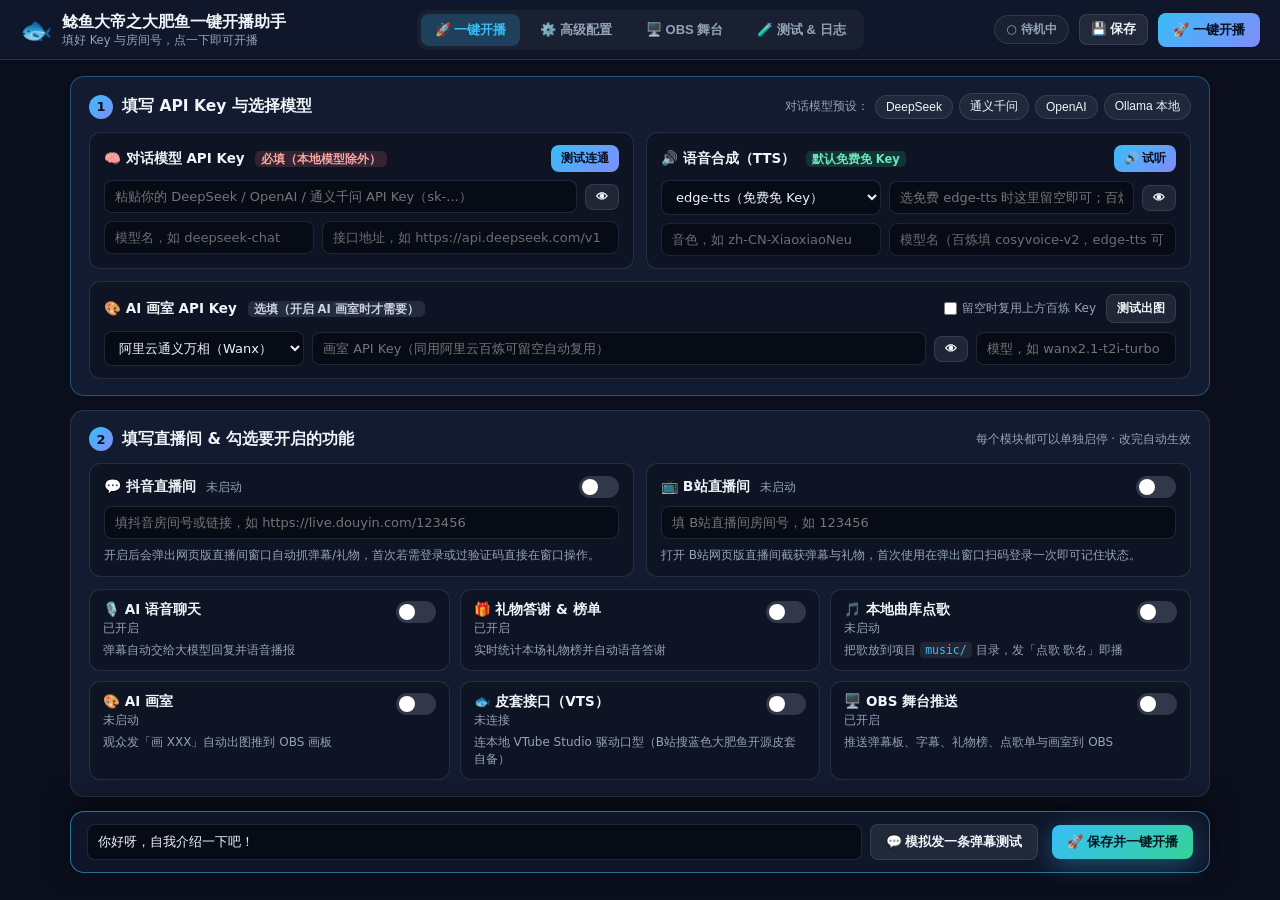
==== ui/index.html @ 04b590dd "feat: 发布鲶鱼大帝之大肥鱼一键开播助手 v1.0" ====
<!DOCTYPE html>
<html lang="zh-CN">
<head>
<meta charset="UTF-8">
<meta name="viewport" content="width=device-width, initial-scale=1.0">
<title>鲶鱼大帝之大肥鱼一键开播助手</title>
<link rel="stylesheet" href="/ui/style.css">
</head>
<body>
<div class="shell">
  <!-- 顶部栏 -->
  <header class="topbar">
    <div class="brand">
      <span class="logo">🐟</span>
      <div>
        <div class="brand-title">鲶鱼大帝之大肥鱼一键开播助手</div>
        <div class="brand-sub">填好 Key 与房间号，点一下即可开播</div>
      </div>
    </div>

    <nav class="top-tabs">
      <button class="tab-btn active" data-tab="home">🚀 一键开播</button>
      <button class="tab-btn" data-tab="advanced">⚙️ 高级配置</button>
      <button class="tab-btn" data-tab="obs">🖥️ OBS 舞台</button>
      <button class="tab-btn" data-tab="sandbox">🧪 测试 & 日志</button>
    </nav>

    <div class="top-actions">
      <div id="liveBadge" class="badge idle">○ 待机中</div>
      <button id="btnSave" class="btn small secondary">💾 保存</button>
      <button id="btnLiveTop" class="btn primary" onclick="toggleLive()">🚀 一键开播</button>
    </div>
  </header>

  <main class="content">
    <!-- ==================== TAB 1: 傻瓜式一键开播首屏 ==================== -->
    <section id="tab-home" class="tab active">
      <!-- 第 1 步：API Key 与模型（首屏最显眼位置） -->
      <div class="card hero-card">
        <div class="card-head">
          <div class="step-title"><span class="step-num">1</span> 填写 API Key 与选择模型</div>
          <div class="presets">
            <span class="muted">对话模型预设：</span>
            <button class="chip" onclick="applyLlmPreset('deepseek')">DeepSeek</button>
            <button class="chip" onclick="applyLlmPreset('qwen')">通义千问</button>
            <button class="chip" onclick="applyLlmPreset('openai')">OpenAI</button>
            <button class="chip" onclick="applyLlmPreset('ollama')">Ollama 本地</button>
          </div>
        </div>

        <div class="key-grid">
          <!-- 对话模型 Key -->
          <div class="key-box">
            <div class="key-box-head">
              <span class="key-label">🧠 对话模型 API Key <em class="req">必填（本地模型除外）</em></span>
              <button class="btn tiny primary" onclick="testLLM()">测试连通</button>
            </div>
            <div class="row-gap">
              <input id="llm_api_key" type="password" placeholder="粘贴你的 DeepSeek / OpenAI / 通义千问 API Key（sk-...）">
              <button class="btn tiny secondary" onclick="togglePwd('llm_api_key')" title="显示/隐藏">👁</button>
            </div>
            <div class="row-gap sub-row">
              <input id="llm_model" type="text" placeholder="模型名，如 deepseek-chat" style="max-width:210px;">
              <input id="llm_base_url" type="text" placeholder="接口地址，如 https://api.deepseek.com/v1">
            </div>
          </div>

          <!-- 语音 TTS Key -->
          <div class="key-box">
            <div class="key-box-head">
              <span class="key-label">🔊 语音合成（TTS） <em class="free">默认免费免 Key</em></span>
              <button class="btn tiny primary" onclick="testTTS()">🔊 试听</button>
            </div>
            <div class="row-gap">
              <select id="tts_provider" onchange="updateTtsHints()" style="max-width:220px;">
                <option value="edge">edge-tts（免费免 Key）</option>
                <option value="cosyvoice">阿里云百炼 CosyVoice</option>
                <option value="openai">OpenAI 兼容 TTS</option>
                <option value="sapi">Windows 本地离线语音</option>
              </select>
              <input id="tts_api_key" type="password" placeholder="选免费 edge-tts 时这里留空即可；百炼/OpenAI 填 Key">
              <button class="btn tiny secondary" onclick="togglePwd('tts_api_key')" title="显示/隐藏">👁</button>
            </div>
            <div class="row-gap sub-row">
              <input id="tts_voice" type="text" list="edge-voices" placeholder="音色，如 zh-CN-XiaoxiaoNeural" style="max-width:220px;">
              <input id="tts_model" type="text" placeholder="模型名（百炼填 cosyvoice-v2，edge-tts 可留空）">
              <datalist id="edge-voices">
                <option value="zh-CN-XiaoxiaoNeural">晓晓（女声·自然）</option>
                <option value="zh-CN-XiaoyiNeural">晓伊（女声·活泼）</option>
                <option value="zh-CN-YunxiNeural">云希（男声·阳光）</option>
                <option value="zh-CN-YunyangNeural">云扬（男声·播音）</option>
                <option value="longxiaochun_v2">百炼 CosyVoice · 龙小淳</option>
                <option value="alloy">OpenAI · alloy</option>
              </datalist>
            </div>
          </div>

          <!-- AI 画室 Key（可选） -->
          <div class="key-box full-span">
            <div class="key-box-head">
              <span class="key-label">🎨 AI 画室 API Key <em class="opt">选填（开启 AI 画室时才需要）</em></span>
              <div style="display:flex;align-items:center;gap:10px;">
                <label class="inline-mini"><input id="draw_reuse_tts_key" type="checkbox"> 留空时复用上方百炼 Key</label>
                <button class="btn tiny secondary" onclick="testDraw()">测试出图</button>
              </div>
            </div>
            <div class="row-gap">
              <select id="draw_provider" style="max-width:200px;">
                <option value="wanx">阿里云通义万相（Wanx）</option>
                <option value="openai">OpenAI 兼容文生图</option>
              </select>
              <input id="draw_api_key" type="password" placeholder="画室 API Key（同用阿里云百炼可留空自动复用）">
              <button class="btn tiny secondary" onclick="togglePwd('draw_api_key')">👁</button>
              <input id="draw_model" type="text" placeholder="模型，如 wanx2.1-t2i-turbo" style="max-width:200px;">
            </div>
          </div>
        </div>
      </div>

      <!-- 第 2 步：填写直播间 & 独立功能开关 -->
      <div class="card">
        <div class="card-head">
          <div class="step-title"><span class="step-num">2</span> 填写直播间 & 勾选要开启的功能</div>
          <span class="muted">每个模块都可以单独启停 · 改完自动生效</span>
        </div>

        <!-- 直播间快捷输入行 -->
        <div class="room-quick">
          <div class="room-item">
            <div class="room-head">
              <label class="room-title">💬 抖音直播间</label>
              <span class="mod-state" id="st-douyin">未启动</span>
              <label class="switch"><input type="checkbox" data-feature="douyin"><span class="slider"></span></label>
            </div>
            <input id="dy_room_url" type="text" placeholder="填抖音房间号或链接，如 https://live.douyin.com/123456">
            <div class="mini-hint">开启后会弹出网页版直播间窗口自动抓弹幕/礼物，首次若需登录或过验证码直接在窗口操作。</div>
          </div>

          <div class="room-item">
            <div class="room-head">
              <label class="room-title">📺 B站直播间</label>
              <span class="mod-state" id="st-bilibili">未启动</span>
              <label class="switch"><input type="checkbox" data-feature="bilibili"><span class="slider"></span></label>
            </div>
            <input id="bili_room_id" type="text" placeholder="填 B站直播间房间号，如 123456">
            <div class="mini-hint">打开 B站网页版直播间截获弹幕与礼物，首次使用在弹出窗口扫码登录一次即可记住状态。</div>
          </div>
        </div>

        <!-- 其余 6 个独立功能小卡片 -->
        <div class="mod-grid">
          <div class="mod-mini">
            <div class="mod-top">
              <div><div class="mod-name">🎙️ AI 语音聊天</div><span class="mod-state" id="st-chat">已开启</span></div>
              <label class="switch"><input type="checkbox" data-feature="chat"><span class="slider"></span></label>
            </div>
            <div class="mod-desc">弹幕自动交给大模型回复并语音播报</div>
          </div>

          <div class="mod-mini">
            <div class="mod-top">
              <div><div class="mod-name">🎁 礼物答谢 & 榜单</div><span class="mod-state" id="st-gift">已开启</span></div>
              <label class="switch"><input type="checkbox" data-feature="gift"><span class="slider"></span></label>
            </div>
            <div class="mod-desc">实时统计本场礼物榜并自动语音答谢</div>
          </div>

          <div class="mod-mini">
            <div class="mod-top">
              <div><div class="mod-name">🎵 本地曲库点歌</div><span class="mod-state" id="st-music">未启动</span></div>
              <label class="switch"><input type="checkbox" data-feature="music"><span class="slider"></span></label>
            </div>
            <div class="mod-desc">把歌放到项目 <code>music/</code> 目录，发「点歌 歌名」即播</div>
          </div>

          <div class="mod-mini">
            <div class="mod-top">
              <div><div class="mod-name">🎨 AI 画室</div><span class="mod-state" id="st-draw">未启动</span></div>
              <label class="switch"><input type="checkbox" data-feature="draw"><span class="slider"></span></label>
            </div>
            <div class="mod-desc">观众发「画 XXX」自动出图推到 OBS 画板</div>
          </div>

          <div class="mod-mini">
            <div class="mod-top">
              <div><div class="mod-name">🐟 皮套接口（VTS）</div><span class="mod-state" id="st-vts">未连接</span></div>
              <label class="switch"><input type="checkbox" data-feature="vts"><span class="slider"></span></label>
            </div>
            <div class="mod-desc">连本地 VTube Studio 驱动口型（B站搜蓝色大肥鱼开源皮套自备）</div>
          </div>

          <div class="mod-mini">
            <div class="mod-top">
              <div><div class="mod-name">🖥️ OBS 舞台推送</div><span class="mod-state" id="st-obs_stage">已开启</span></div>
              <label class="switch"><input type="checkbox" data-feature="obs_stage"><span class="slider"></span></label>
            </div>
            <div class="mod-desc">推送弹幕板、字幕、礼物榜、点歌单与画室到 OBS</div>
          </div>
        </div>
      </div>

      <!-- 第 3 步：超大号一键开播 + 快速试一句 -->
      <div class="launch-bar">
        <div class="quick-test">
          <input id="quick_test_text" type="text" value="你好呀，自我介绍一下吧！" placeholder="不开播也能先发一句测试弹幕...">
          <button class="btn secondary" onclick="sendQuickTest()">💬 模拟发一条弹幕测试</button>
        </div>
        <button id="btnLive" class="btn hero-live" onclick="toggleLive()">🚀 保存并一键开播</button>
      </div>
    </section>

    <!-- ==================== TAB 2: 高级配置 ==================== -->
    <section id="tab-advanced" class="tab">
      <div class="card">
        <h3>🧠 主播人设与对话记忆</h3>
        <div class="form-grid">
          <label>主播昵称
            <input id="streamer_name" type="text" placeholder="大肥鱼AI">
          </label>
          <label>弹幕回复冷却（秒）
            <input id="reply_cooldown_sec" type="number" step="0.5" min="0">
          </label>
          <label class="full">主播人设提示词（System Prompt）
            <textarea id="streamer_persona" rows="3"></textarea>
          </label>
          <label class="inline-check">
            <input id="llm_memory_enable" type="checkbox"> 开启短期上下文记忆（保留最近 <input id="llm_memory_turns" type="number" min="1" max="30" class="mini-num"> 轮）
          </label>
          <div style="text-align:right">
            <button class="btn small secondary" onclick="clearMemory()">清空当前记忆</button>
          </div>
        </div>
      </div>

      <div class="card">
        <h3>🔊 TTS 与 AI 画室进阶参数</h3>
        <div class="form-grid">
          <label>edge-tts 语速（如 +5% / -10%）
            <input id="tts_rate" type="text" placeholder="+5%">
          </label>
          <label>OpenAI 兼容 TTS Base URL（仅选 OpenAI TTS 时填写）
            <input id="tts_base_url" type="text" placeholder="https://api.openai.com/v1">
          </label>
          <label>AI 画室 API Base URL
            <input id="draw_base_url" type="text" placeholder="https://dashscope.aliyuncs.com/api/v1">
          </label>
          <label>AI 画室默认画风后缀
            <input id="draw_style_prompt" type="text" placeholder="二次元插画风格，精致细节">
          </label>
        </div>
      </div>

      <div class="card">
        <div class="card-head">
          <h3>🎵 本地曲库 & 采集浏览器</h3>
          <div style="display:flex;gap:8px;">
            <button class="btn small secondary" onclick="scanMusic()">🔄 重新扫描曲库</button>
            <button class="btn small secondary" onclick="skipMusic()">⏭ 切歌</button>
          </div>
        </div>
        <div class="form-grid">
          <label class="full">本地曲库目录（每行一个，默认 <code>music</code> 为项目内置文件夹）
            <textarea id="music_dirs" rows="2"></textarea>
          </label>
          <label>正常播放音量（0 ~ 1）
            <input id="music_volume" type="number" step="0.05" min="0" max="1">
          </label>
          <label>说话时压低音量（Ducking）
            <input id="music_duck_volume" type="number" step="0.02" min="0" max="1">
          </label>
          <label class="inline-check">
            <input id="music_auto_next" type="checkbox"> 空闲时自动随机播放本地曲库
          </label>
          <label class="inline-check">
            <input id="dy_headless" type="checkbox"> 抖音采集后台隐藏窗口（首次建议不勾）
          </label>
          <label class="inline-check">
            <input id="bili_headless" type="checkbox"> B站采集后台隐藏窗口（首次建议不勾）
          </label>
          <label>自定义浏览器路径（留空自动探测 Chrome / Edge）
            <input id="browser_path" type="text" placeholder="留空自动识别">
          </label>
        </div>
      </div>

      <div class="card">
        <div class="card-head">
          <h3>🐟 VTube Studio 皮套接口 & 🎁 礼物答谢</h3>
          <button class="btn small secondary" onclick="resetGifts()">重置本场礼物榜</button>
        </div>
        <div class="form-grid">
          <label>VTS 主机地址
            <input id="vts_host" type="text" placeholder="127.0.0.1">
          </label>
          <label>VTS API 端口（默认 8001）
            <input id="vts_port" type="number" placeholder="8001">
          </label>
          <label>口型参数名（默认 MouthOpen）
            <input id="vts_mouth_param" type="text" placeholder="MouthOpen">
          </label>
          <label>固定答谢模板（支持 {user} {gift} {count}）
            <input id="gift_template" type="text">
          </label>
          <label class="inline-check">
            <input id="gift_thank_enable" type="checkbox"> 收到礼物时语音答谢
          </label>
          <label class="inline-check">
            <input id="gift_use_llm" type="checkbox"> 用大模型自由生成答谢语
          </label>
        </div>
      </div>
    </section>

    <!-- ==================== TAB 3: OBS 舞台 ==================== -->
    <section id="tab-obs" class="tab">
      <div class="card">
        <h3>🖥️ OBS 透明浏览器源地址</h3>
        <p class="muted" style="margin-bottom:14px;">在 OBS 中添加「浏览器」源并粘贴下方地址即可，背景默认全透明。皮套请到 B站搜索「蓝色大肥鱼开源皮套」自备并配合 VTube Studio / 桌宠使用。</p>
        <div class="obs-list" id="obsList"></div>
      </div>
    </section>

    <!-- ==================== TAB 4: 测试台 & 日志 ==================== -->
    <section id="tab-sandbox" class="tab">
      <div class="card">
        <h3>🧪 模拟直播间事件</h3>
        <div class="row-gap">
          <input id="sim_user" type="text" value="热心观众" style="max-width:140px" placeholder="观众昵称">
          <input id="sim_text" type="text" value="主播你好呀，今天心情怎么样？" placeholder="输入弹幕（如：点歌 稻香 / 画 一只小猫）">
          <button class="btn primary" onclick="sendSimComment()">发送弹幕</button>
        </div>
        <div class="row-gap" style="margin-top:10px;">
          <input id="sim_gift_user" type="text" value="榜一大哥" style="max-width:140px" placeholder="送礼人">
          <input id="sim_gift_name" type="text" value="小火箭" style="max-width:180px" placeholder="礼物名称">
          <input id="sim_gift_count" type="number" value="1" min="1" style="max-width:90px">
          <button class="btn secondary" onclick="sendSimGift()">🎁 模拟送礼</button>
          <button class="btn secondary" onclick="testTTS()">🔊 直接试播语音</button>
        </div>
      </div>

      <div class="card">
        <div class="card-head">
          <h3>📜 实时运行日志</h3>
          <span id="logCount" class="muted">0 条</span>
        </div>
        <div id="logBox" class="log-box"></div>
      </div>
    </section>
  </main>
</div>

<div id="toast" class="toast"></div>
<script src="/ui/app.js"></script>
</body>
</html>
---- ui/style.css ----
:root {
  --bg: #0b0f1d;
  --bg-card: #131b30;
  --bg-box: #0e1424;
  --border: rgba(148, 163, 184, 0.18);
  --text: #f1f5f9;
  --muted: #94a3b8;
  --cyan: #38bdf8;
  --green: #34d399;
  --gold: #fbbf24;
  --red: #f87171;
}

* { box-sizing: border-box; margin: 0; padding: 0; }
html, body {
  width: 100%; height: 100%; overflow: hidden;
  background: var(--bg); color: var(--text);
  font-family: "Microsoft YaHei", "PingFang SC", system-ui, sans-serif;
  font-size: 13.5px;
}

.shell { display: flex; flex-direction: column; height: 100vh; }

/* 顶部栏 */
.topbar {
  height: 60px; padding: 0 20px;
  display: flex; align-items: center; justify-content: space-between; gap: 16px;
  background: #10172a;
  border-bottom: 1px solid var(--border);
  flex-shrink: 0;
}
.brand { display: flex; align-items: center; gap: 10px; }
.logo { font-size: 26px; }
.brand-title { font-size: 16px; font-weight: 800; }
.brand-sub { font-size: 11.5px; color: var(--muted); }

.top-tabs { display: flex; gap: 6px; background: rgba(255,255,255,0.04); padding: 4px; border-radius: 10px; }
.tab-btn {
  border: none; background: transparent; color: var(--muted);
  padding: 7px 14px; border-radius: 8px; cursor: pointer;
  font-size: 13px; font-weight: 700; transition: all 0.15s;
}
.tab-btn:hover { color: var(--text); }
.tab-btn.active { background: rgba(56, 189, 248, 0.2); color: var(--cyan); }

.top-actions { display: flex; align-items: center; gap: 10px; }
.badge {
  padding: 5px 11px; border-radius: 999px; font-size: 12px; font-weight: 700;
  border: 1px solid var(--border);
}
.badge.idle { color: var(--muted); background: rgba(255,255,255,0.04); }
.badge.live { color: var(--green); border-color: rgba(52, 211, 153, 0.55); background: rgba(52, 211, 153, 0.12); }

/* 主内容区 */
.content { flex: 1; overflow-y: auto; padding: 16px 22px 24px; }
.tab { display: none; max-width: 1140px; margin: 0 auto; }
.tab.active { display: block; }

.card {
  background: var(--bg-card); border: 1px solid var(--border);
  border-radius: 14px; padding: 16px 18px; margin-bottom: 14px;
}
.hero-card { border-color: rgba(56, 189, 248, 0.35); }

.card-head {
  display: flex; justify-content: space-between; align-items: center;
  margin-bottom: 12px; gap: 12px; flex-wrap: wrap;
}
.card h3 { font-size: 15px; font-weight: 800; margin-bottom: 10px; }
.card-head h3 { margin-bottom: 0; }

.step-title { display: flex; align-items: center; gap: 9px; font-size: 15.5px; font-weight: 800; }
.step-num {
  width: 24px; height: 24px; border-radius: 50%;
  background: linear-gradient(135deg, #38bdf8, #818cf8);
  color: #07101f; font-weight: 900; font-size: 13px;
  display: inline-flex; align-items: center; justify-content: center;
}

/* Key 填写区 */
.key-grid { display: grid; grid-template-columns: repeat(2, 1fr); gap: 12px; }
.key-box {
  background: var(--bg-box); border: 1px solid var(--border);
  border-radius: 11px; padding: 12px 14px; display: flex; flex-direction: column; gap: 8px;
}
.key-box.full-span { grid-column: 1 / -1; }
.key-box-head { display: flex; justify-content: space-between; align-items: center; gap: 8px; }
.key-label { font-weight: 700; font-size: 13.5px; }
.key-label em { font-style: normal; font-size: 11.5px; margin-left: 6px; padding: 1px 6px; border-radius: 5px; }
.key-label em.req { background: rgba(248, 113, 113, 0.16); color: #fca5a5; }
.key-label em.free { background: rgba(52, 211, 153, 0.16); color: #6ee7b7; }
.key-label em.opt { background: rgba(148, 163, 184, 0.16); color: #cbd5e1; }

.row-gap { display: flex; gap: 8px; align-items: center; }
.sub-row input { font-size: 12.5px; padding: 7px 10px; opacity: 0.92; }

/* 直播间快捷区 */
.room-quick { display: grid; grid-template-columns: repeat(2, 1fr); gap: 12px; margin-bottom: 12px; }
.room-item {
  background: var(--bg-box); border: 1px solid var(--border);
  border-radius: 11px; padding: 12px 14px; display: flex; flex-direction: column; gap: 8px;
}
.room-head { display: flex; align-items: center; gap: 10px; }
.room-title { font-weight: 800; font-size: 14px; }
.room-head .switch { margin-left: auto; }
.mini-hint { font-size: 12px; color: var(--muted); line-height: 1.45; }

/* 6 个紧凑模块卡片 */
.mod-grid { display: grid; grid-template-columns: repeat(3, 1fr); gap: 10px; }
.mod-mini {
  background: var(--bg-box); border: 1px solid var(--border);
  border-radius: 11px; padding: 11px 13px; display: flex; flex-direction: column; gap: 6px;
}
.mod-top { display: flex; justify-content: space-between; align-items: flex-start; gap: 8px; }
.mod-name { font-weight: 700; font-size: 13.5px; }
.mod-state { font-size: 11.5px; color: var(--muted); }
.mod-state.on { color: var(--green); }
.mod-desc { font-size: 12px; color: var(--muted); line-height: 1.4; }
code {
  background: rgba(255,255,255,0.08); padding: 1px 5px; border-radius: 4px;
  font-family: Consolas, monospace; font-size: 11.5px; color: var(--cyan);
}

/* 底部一键开播条（固定在首屏可视区底部） */
.launch-bar {
  position: sticky; bottom: 0; z-index: 20;
  display: flex; align-items: center; justify-content: space-between; gap: 14px;
  background: rgba(16, 23, 42, 0.97);
  border: 1.5px solid rgba(56, 189, 248, 0.55);
  border-radius: 14px; padding: 12px 16px;
  box-shadow: 0 -8px 28px rgba(0, 0, 0, 0.55);
}
.quick-test { display: flex; gap: 8px; flex: 1; }
.hero-live {
  background: linear-gradient(135deg, #38bdf8, #34d399);
  color: #06131c; font-size: 16px; font-weight: 900;
  padding: 13px 32px; border-radius: 11px;
  box-shadow: 0 6px 24px rgba(56, 189, 248, 0.35);
}
.hero-live.danger {
  background: linear-gradient(135deg, #f87171, #fb7185);
  color: #19070a; box-shadow: 0 6px 24px rgba(248, 113, 113, 0.35);
}

/* 表单与按钮 */
.form-grid { display: grid; grid-template-columns: repeat(2, 1fr); gap: 12px 16px; }
.form-grid label { display: flex; flex-direction: column; gap: 5px; font-size: 12.5px; color: var(--muted); }
.form-grid label.full { grid-column: 1 / -1; }
.form-grid label.inline-check { flex-direction: row; align-items: center; gap: 8px; color: var(--text); font-size: 13px; }
.inline-mini { display: inline-flex; align-items: center; gap: 5px; font-size: 12px; color: var(--muted); cursor: pointer; }

input[type="text"], input[type="password"], input[type="number"], select, textarea {
  width: 100%; background: #070b15; color: var(--text);
  border: 1px solid var(--border); border-radius: 8px;
  padding: 8px 10px; font-size: 13px; font-family: inherit; outline: none;
}
input:focus, select:focus, textarea:focus { border-color: var(--cyan); }
.mini-num { width: 60px !important; padding: 3px 6px !important; text-align: center; }

.presets { display: flex; align-items: center; gap: 6px; flex-wrap: wrap; }
.chip {
  border: 1px solid var(--border); background: rgba(255,255,255,0.06);
  color: var(--text); padding: 4px 10px; border-radius: 999px; font-size: 12px; cursor: pointer;
}
.chip:hover { border-color: var(--cyan); color: var(--cyan); }

.btn {
  border: none; border-radius: 8px; padding: 8px 15px;
  font-size: 13px; font-weight: 700; cursor: pointer; white-space: nowrap;
}
.btn:hover { opacity: 0.92; }
.btn.small { padding: 6px 11px; font-size: 12.5px; }
.btn.tiny { padding: 5px 10px; font-size: 12px; }
.btn.primary { background: linear-gradient(135deg, #38bdf8, #818cf8); color: #07101f; }
.btn.secondary { background: rgba(255,255,255,0.08); color: var(--text); border: 1px solid var(--border); }

/* 开关 */
.switch { position: relative; display: inline-block; width: 40px; height: 22px; flex-shrink: 0; }
.switch input { opacity: 0; width: 0; height: 0; }
.slider {
  position: absolute; cursor: pointer; inset: 0; border-radius: 22px;
  background: rgba(148, 163, 184, 0.25); transition: 0.2s;
}
.slider:before {
  position: absolute; content: ""; height: 16px; width: 16px; left: 3px; bottom: 3px;
  background: #fff; border-radius: 50%; transition: 0.2s;
}
.switch input:checked + .slider { background: var(--green); }
.switch input:checked + .slider:before { transform: translateX(18px); }

/* OBS 列表与日志 */
.obs-list { display: flex; flex-direction: column; gap: 10px; }
.obs-item {
  background: var(--bg-box); border: 1px solid var(--border);
  border-radius: 10px; padding: 12px 15px;
  display: flex; align-items: center; justify-content: space-between; gap: 12px;
}
.obs-info { display: flex; flex-direction: column; gap: 4px; }
.obs-name { font-weight: 700; font-size: 13.5px; }
.obs-url { font-family: Consolas, monospace; font-size: 12px; color: var(--cyan); }

.log-box {
  height: 320px; overflow-y: auto; background: #070b14;
  border: 1px solid var(--border); border-radius: 10px;
  padding: 10px 12px; font-family: Consolas, monospace; font-size: 12px; line-height: 1.6;
}
.log-line { color: #cbd5e1; }
.log-line.WARNING { color: #fbbf24; }
.log-line.ERROR { color: #f87171; }
.muted { color: var(--muted); font-size: 12px; }

.toast {
  position: fixed; right: 22px; top: 72px; z-index: 9999;
  background: #1e293b; color: #fff; border: 1.5px solid var(--cyan);
  padding: 10px 18px; border-radius: 10px; font-size: 13px; font-weight: 600;
  opacity: 0; pointer-events: none; transition: opacity 0.2s, transform 0.2s;
  transform: translateY(-6px);
  box-shadow: 0 10px 30px rgba(0,0,0,0.55);
}
.toast.show { opacity: 1; transform: translateY(0); }
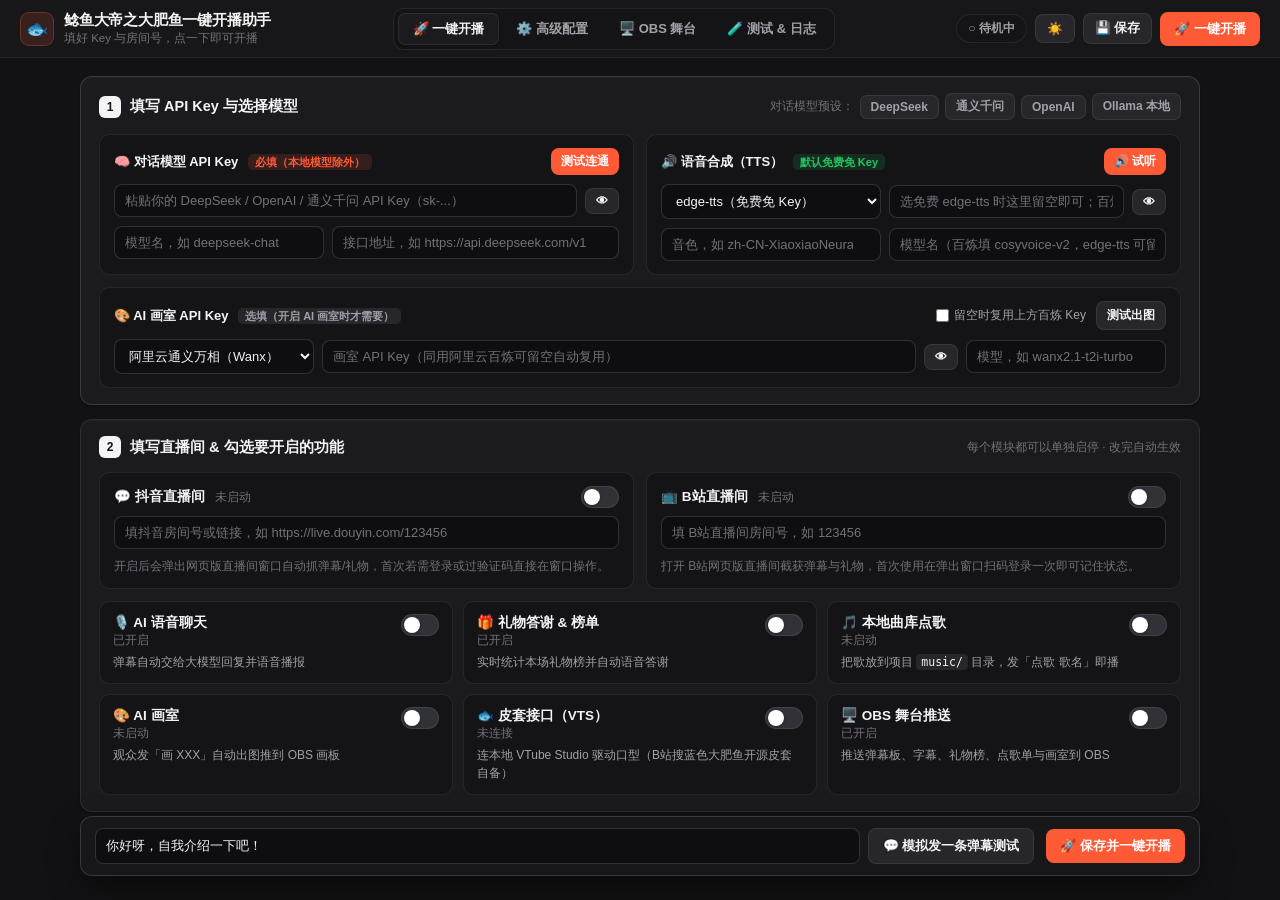
==== commit 5763e342: "style: 重做 UI 配色，支持深色/浅色双主题" ====
--- a/ui/index.html
+++ b/ui/index.html
@@ -27,6 +27,7 @@
 
     <div class="top-actions">
       <div id="liveBadge" class="badge idle">○ 待机中</div>
+      <button id="btnTheme" class="btn small secondary" onclick="toggleTheme()" title="切换浅色/深色主题">☀️</button>
       <button id="btnSave" class="btn small secondary">💾 保存</button>
       <button id="btnLiveTop" class="btn primary" onclick="toggleLive()">🚀 一键开播</button>
     </div>
--- a/ui/style.css
+++ b/ui/style.css
@@ -1,220 +1,305 @@
 :root {
-  --bg: #0b0f1d;
-  --bg-card: #131b30;
-  --bg-box: #0e1424;
-  --border: rgba(148, 163, 184, 0.18);
-  --text: #f1f5f9;
-  --muted: #94a3b8;
-  --cyan: #38bdf8;
-  --green: #34d399;
-  --gold: #fbbf24;
-  --red: #f87171;
+  --bg: #121214;
+  --topbar: #17171a;
+  --card: #1b1b1f;
+  --box: #141417;
+  --input: #0e0e11;
+  --border: rgba(255, 255, 255, 0.08);
+  --border-strong: rgba(255, 255, 255, 0.14);
+  --text: #f4f4f5;
+  --text-sub: #a1a1aa;
+  --text-muted: #71717a;
+
+  /* 广播级实色强调：珊瑚红橙（GO LIVE）+ 翡翠绿（在线）+ 琥珀金（提示） */
+  --accent: #ff5a36;
+  --accent-hover: #ff6e4d;
+  --accent-soft: rgba(255, 90, 54, 0.14);
+  --green: #22c55e;
+  --green-soft: rgba(34, 197, 94, 0.14);
+  --red: #ef4444;
+  --red-hover: #f87171;
+  --btn-sec: #26262b;
+  --btn-sec-hover: #313138;
+  --shadow-card: 0 1px 2px rgba(0, 0, 0, 0.35), inset 0 1px 0 rgba(255, 255, 255, 0.03);
+  --shadow-float: 0 12px 32px rgba(0, 0, 0, 0.45);
+}
+
+body.light {
+  --bg: #f4f4f2;
+  --topbar: #ffffff;
+  --card: #ffffff;
+  --box: #fafaf9;
+  --input: #ffffff;
+  --border: rgba(24, 24, 27, 0.09);
+  --border-strong: rgba(24, 24, 27, 0.18);
+  --text: #18181b;
+  --text-sub: #52525b;
+  --text-muted: #71717a;
+
+  --accent: #f04e23;
+  --accent-hover: #df431a;
+  --accent-soft: rgba(240, 78, 35, 0.1);
+  --green: #16a34a;
+  --green-soft: rgba(22, 163, 74, 0.12);
+  --red: #dc2626;
+  --red-hover: #b91c1c;
+  --btn-sec: #f1f1ef;
+  --btn-sec-hover: #e6e6e3;
+  --shadow-card: 0 1px 3px rgba(0, 0, 0, 0.05);
+  --shadow-float: 0 12px 30px rgba(0, 0, 0, 0.12);
 }
 
 * { box-sizing: border-box; margin: 0; padding: 0; }
 html, body {
   width: 100%; height: 100%; overflow: hidden;
   background: var(--bg); color: var(--text);
-  font-family: "Microsoft YaHei", "PingFang SC", system-ui, sans-serif;
+  font-family: "Microsoft YaHei UI", "PingFang SC", -apple-system, BlinkMacSystemFont, "Segoe UI", sans-serif;
   font-size: 13.5px;
+  -webkit-font-smoothing: antialiased;
 }
 
 .shell { display: flex; flex-direction: column; height: 100vh; }
 
-/* 顶部栏 */
+/* 顶部栏：干净克制的原生工具栏风格 */
 .topbar {
-  height: 60px; padding: 0 20px;
+  height: 58px; padding: 0 20px;
   display: flex; align-items: center; justify-content: space-between; gap: 16px;
-  background: #10172a;
+  background: var(--topbar);
   border-bottom: 1px solid var(--border);
   flex-shrink: 0;
 }
 .brand { display: flex; align-items: center; gap: 10px; }
-.logo { font-size: 26px; }
-.brand-title { font-size: 16px; font-weight: 800; }
-.brand-sub { font-size: 11.5px; color: var(--muted); }
-
-.top-tabs { display: flex; gap: 6px; background: rgba(255,255,255,0.04); padding: 4px; border-radius: 10px; }
+.logo {
+  width: 34px; height: 34px; border-radius: 9px;
+  background: var(--accent-soft); border: 1px solid rgba(255, 90, 54, 0.28);
+  display: inline-flex; align-items: center; justify-content: center;
+  font-size: 18px;
+}
+.brand-title { font-size: 15px; font-weight: 700; letter-spacing: -0.2px; }
+.brand-sub { font-size: 11.5px; color: var(--text-muted); margin-top: 1px; }
+
+.top-tabs {
+  display: flex; gap: 3px;
+  background: var(--box); padding: 4px; border-radius: 10px;
+  border: 1px solid var(--border);
+}
 .tab-btn {
-  border: none; background: transparent; color: var(--muted);
-  padding: 7px 14px; border-radius: 8px; cursor: pointer;
-  font-size: 13px; font-weight: 700; transition: all 0.15s;
+  border: none; background: transparent; color: var(--text-sub);
+  padding: 6px 14px; border-radius: 7px; cursor: pointer;
+  font-size: 13px; font-weight: 600; transition: all 0.15s ease;
 }
 .tab-btn:hover { color: var(--text); }
-.tab-btn.active { background: rgba(56, 189, 248, 0.2); color: var(--cyan); }
-
-.top-actions { display: flex; align-items: center; gap: 10px; }
+.tab-btn.active {
+  background: var(--card); color: var(--text);
+  box-shadow: 0 1px 3px rgba(0, 0, 0, 0.25);
+  border: 1px solid var(--border);
+}
+
+.top-actions { display: flex; align-items: center; gap: 8px; }
 .badge {
-  padding: 5px 11px; border-radius: 999px; font-size: 12px; font-weight: 700;
+  padding: 5px 11px; border-radius: 999px; font-size: 12px; font-weight: 600;
   border: 1px solid var(--border);
 }
-.badge.idle { color: var(--muted); background: rgba(255,255,255,0.04); }
-.badge.live { color: var(--green); border-color: rgba(52, 211, 153, 0.55); background: rgba(52, 211, 153, 0.12); }
+.badge.idle { color: var(--text-sub); background: var(--box); }
+.badge.live { color: var(--green); border-color: rgba(34, 197, 94, 0.35); background: var(--green-soft); }
+
+/* 滚动条精修 */
+.content::-webkit-scrollbar, .log-box::-webkit-scrollbar { width: 8px; height: 8px; }
+.content::-webkit-scrollbar-thumb, .log-box::-webkit-scrollbar-thumb {
+  background: rgba(128, 128, 138, 0.28); border-radius: 99px;
+}
+.content::-webkit-scrollbar-thumb:hover { background: rgba(128, 128, 138, 0.45); }
 
 /* 主内容区 */
-.content { flex: 1; overflow-y: auto; padding: 16px 22px 24px; }
-.tab { display: none; max-width: 1140px; margin: 0 auto; }
+.content { flex: 1; overflow-y: auto; padding: 18px 24px 24px; }
+.tab { display: none; max-width: 1120px; margin: 0 auto; }
 .tab.active { display: block; }
 
 .card {
-  background: var(--bg-card); border: 1px solid var(--border);
-  border-radius: 14px; padding: 16px 18px; margin-bottom: 14px;
-}
-.hero-card { border-color: rgba(56, 189, 248, 0.35); }
+  background: var(--card); border: 1px solid var(--border);
+  border-radius: 12px; padding: 16px 18px; margin-bottom: 14px;
+  box-shadow: var(--shadow-card);
+}
+.hero-card { border-color: var(--border-strong); }
 
 .card-head {
   display: flex; justify-content: space-between; align-items: center;
-  margin-bottom: 12px; gap: 12px; flex-wrap: wrap;
-}
-.card h3 { font-size: 15px; font-weight: 800; margin-bottom: 10px; }
+  margin-bottom: 14px; gap: 12px; flex-wrap: wrap;
+}
+.card h3 { font-size: 14.5px; font-weight: 700; margin-bottom: 12px; letter-spacing: -0.1px; }
 .card-head h3 { margin-bottom: 0; }
 
-.step-title { display: flex; align-items: center; gap: 9px; font-size: 15.5px; font-weight: 800; }
+.step-title { display: flex; align-items: center; gap: 9px; font-size: 14.5px; font-weight: 700; }
 .step-num {
-  width: 24px; height: 24px; border-radius: 50%;
-  background: linear-gradient(135deg, #38bdf8, #818cf8);
-  color: #07101f; font-weight: 900; font-size: 13px;
+  width: 22px; height: 22px; border-radius: 6px;
+  background: var(--text); color: var(--bg);
+  font-weight: 800; font-size: 12px;
   display: inline-flex; align-items: center; justify-content: center;
 }
 
 /* Key 填写区 */
 .key-grid { display: grid; grid-template-columns: repeat(2, 1fr); gap: 12px; }
 .key-box {
-  background: var(--bg-box); border: 1px solid var(--border);
-  border-radius: 11px; padding: 12px 14px; display: flex; flex-direction: column; gap: 8px;
+  background: var(--box); border: 1px solid var(--border);
+  border-radius: 10px; padding: 13px 14px;
+  display: flex; flex-direction: column; gap: 9px;
 }
 .key-box.full-span { grid-column: 1 / -1; }
 .key-box-head { display: flex; justify-content: space-between; align-items: center; gap: 8px; }
-.key-label { font-weight: 700; font-size: 13.5px; }
-.key-label em { font-style: normal; font-size: 11.5px; margin-left: 6px; padding: 1px 6px; border-radius: 5px; }
-.key-label em.req { background: rgba(248, 113, 113, 0.16); color: #fca5a5; }
-.key-label em.free { background: rgba(52, 211, 153, 0.16); color: #6ee7b7; }
-.key-label em.opt { background: rgba(148, 163, 184, 0.16); color: #cbd5e1; }
+.key-label { font-weight: 600; font-size: 13px; color: var(--text); }
+.key-label em {
+  font-style: normal; font-size: 11px; font-weight: 600;
+  margin-left: 6px; padding: 2px 7px; border-radius: 5px;
+}
+.key-label em.req { background: var(--accent-soft); color: var(--accent); }
+.key-label em.free { background: var(--green-soft); color: var(--green); }
+.key-label em.opt { background: var(--btn-sec); color: var(--text-sub); }
 
 .row-gap { display: flex; gap: 8px; align-items: center; }
-.sub-row input { font-size: 12.5px; padding: 7px 10px; opacity: 0.92; }
+.sub-row input { font-size: 12.5px; padding: 7px 10px; }
 
 /* 直播间快捷区 */
 .room-quick { display: grid; grid-template-columns: repeat(2, 1fr); gap: 12px; margin-bottom: 12px; }
 .room-item {
-  background: var(--bg-box); border: 1px solid var(--border);
-  border-radius: 11px; padding: 12px 14px; display: flex; flex-direction: column; gap: 8px;
+  background: var(--box); border: 1px solid var(--border);
+  border-radius: 10px; padding: 13px 14px; display: flex; flex-direction: column; gap: 8px;
 }
 .room-head { display: flex; align-items: center; gap: 10px; }
-.room-title { font-weight: 800; font-size: 14px; }
+.room-title { font-weight: 700; font-size: 13.5px; }
 .room-head .switch { margin-left: auto; }
-.mini-hint { font-size: 12px; color: var(--muted); line-height: 1.45; }
+.mini-hint { font-size: 12px; color: var(--text-muted); line-height: 1.5; }
 
 /* 6 个紧凑模块卡片 */
 .mod-grid { display: grid; grid-template-columns: repeat(3, 1fr); gap: 10px; }
 .mod-mini {
-  background: var(--bg-box); border: 1px solid var(--border);
-  border-radius: 11px; padding: 11px 13px; display: flex; flex-direction: column; gap: 6px;
-}
+  background: var(--box); border: 1px solid var(--border);
+  border-radius: 10px; padding: 12px 13px;
+  display: flex; flex-direction: column; gap: 6px;
+  transition: border-color 0.15s;
+}
+.mod-mini:hover { border-color: var(--border-strong); }
 .mod-top { display: flex; justify-content: space-between; align-items: flex-start; gap: 8px; }
-.mod-name { font-weight: 700; font-size: 13.5px; }
-.mod-state { font-size: 11.5px; color: var(--muted); }
-.mod-state.on { color: var(--green); }
-.mod-desc { font-size: 12px; color: var(--muted); line-height: 1.4; }
+.mod-name { font-weight: 600; font-size: 13.5px; }
+.mod-state { font-size: 11.5px; color: var(--text-muted); }
+.mod-state.on { color: var(--green); font-weight: 600; }
+.mod-desc { font-size: 12px; color: var(--text-sub); line-height: 1.45; }
 code {
-  background: rgba(255,255,255,0.08); padding: 1px 5px; border-radius: 4px;
-  font-family: Consolas, monospace; font-size: 11.5px; color: var(--cyan);
-}
-
-/* 底部一键开播条（固定在首屏可视区底部） */
+  background: var(--btn-sec); padding: 1px 5px; border-radius: 4px;
+  font-family: Consolas, "JetBrains Mono", monospace; font-size: 11.5px; color: var(--text);
+}
+
+/* 底部吸底开播条 */
 .launch-bar {
   position: sticky; bottom: 0; z-index: 20;
-  display: flex; align-items: center; justify-content: space-between; gap: 14px;
-  background: rgba(16, 23, 42, 0.97);
-  border: 1.5px solid rgba(56, 189, 248, 0.55);
-  border-radius: 14px; padding: 12px 16px;
-  box-shadow: 0 -8px 28px rgba(0, 0, 0, 0.55);
+  display: flex; align-items: center; justify-content: space-between; gap: 12px;
+  background: var(--topbar);
+  border: 1px solid var(--border-strong);
+  border-radius: 12px; padding: 11px 14px;
+  box-shadow: var(--shadow-float);
 }
 .quick-test { display: flex; gap: 8px; flex: 1; }
 .hero-live {
-  background: linear-gradient(135deg, #38bdf8, #34d399);
-  color: #06131c; font-size: 16px; font-weight: 900;
-  padding: 13px 32px; border-radius: 11px;
-  box-shadow: 0 6px 24px rgba(56, 189, 248, 0.35);
-}
-.hero-live.danger {
-  background: linear-gradient(135deg, #f87171, #fb7185);
-  color: #19070a; box-shadow: 0 6px 24px rgba(248, 113, 113, 0.35);
-}
+  background: var(--accent); color: #ffffff;
+  font-size: 14.5px; font-weight: 700;
+  padding: 11px 28px; border-radius: 9px;
+  transition: background 0.15s, transform 0.1s;
+}
+.hero-live:hover { background: var(--accent-hover); }
+.hero-live:active { transform: scale(0.98); }
+.hero-live.danger { background: var(--red); color: #ffffff; }
+.hero-live.danger:hover { background: var(--red-hover); }
 
 /* 表单与按钮 */
 .form-grid { display: grid; grid-template-columns: repeat(2, 1fr); gap: 12px 16px; }
-.form-grid label { display: flex; flex-direction: column; gap: 5px; font-size: 12.5px; color: var(--muted); }
+.form-grid label { display: flex; flex-direction: column; gap: 5px; font-size: 12.5px; color: var(--text-sub); }
 .form-grid label.full { grid-column: 1 / -1; }
 .form-grid label.inline-check { flex-direction: row; align-items: center; gap: 8px; color: var(--text); font-size: 13px; }
-.inline-mini { display: inline-flex; align-items: center; gap: 5px; font-size: 12px; color: var(--muted); cursor: pointer; }
+.inline-mini { display: inline-flex; align-items: center; gap: 5px; font-size: 12px; color: var(--text-sub); cursor: pointer; }
 
 input[type="text"], input[type="password"], input[type="number"], select, textarea {
-  width: 100%; background: #070b15; color: var(--text);
-  border: 1px solid var(--border); border-radius: 8px;
+  width: 100%; background: var(--input); color: var(--text);
+  border: 1px solid var(--border-strong); border-radius: 8px;
   padding: 8px 10px; font-size: 13px; font-family: inherit; outline: none;
-}
-input:focus, select:focus, textarea:focus { border-color: var(--cyan); }
+  transition: border-color 0.15s, box-shadow 0.15s;
+}
+input::placeholder, textarea::placeholder { color: var(--text-muted); }
+input:focus, select:focus, textarea:focus {
+  border-color: var(--accent);
+  box-shadow: 0 0 0 2px var(--accent-soft);
+}
 .mini-num { width: 60px !important; padding: 3px 6px !important; text-align: center; }
 
 .presets { display: flex; align-items: center; gap: 6px; flex-wrap: wrap; }
 .chip {
-  border: 1px solid var(--border); background: rgba(255,255,255,0.06);
-  color: var(--text); padding: 4px 10px; border-radius: 999px; font-size: 12px; cursor: pointer;
-}
-.chip:hover { border-color: var(--cyan); color: var(--cyan); }
+  border: 1px solid var(--border); background: var(--btn-sec);
+  color: var(--text-sub); padding: 4px 10px; border-radius: 7px;
+  font-size: 12px; font-weight: 600; cursor: pointer; transition: all 0.15s;
+}
+.chip:hover { background: var(--btn-sec-hover); color: var(--text); border-color: var(--border-strong); }
 
 .btn {
-  border: none; border-radius: 8px; padding: 8px 15px;
-  font-size: 13px; font-weight: 700; cursor: pointer; white-space: nowrap;
-}
-.btn:hover { opacity: 0.92; }
+  border: none; border-radius: 8px; padding: 8px 14px;
+  font-size: 13px; font-weight: 600; cursor: pointer; white-space: nowrap;
+  transition: background 0.15s, transform 0.1s;
+}
+.btn:active { transform: scale(0.98); }
 .btn.small { padding: 6px 11px; font-size: 12.5px; }
 .btn.tiny { padding: 5px 10px; font-size: 12px; }
-.btn.primary { background: linear-gradient(135deg, #38bdf8, #818cf8); color: #07101f; }
-.btn.secondary { background: rgba(255,255,255,0.08); color: var(--text); border: 1px solid var(--border); }
-
-/* 开关 */
-.switch { position: relative; display: inline-block; width: 40px; height: 22px; flex-shrink: 0; }
+.btn.primary { background: var(--accent); color: #ffffff; }
+.btn.primary:hover { background: var(--accent-hover); }
+.btn.danger { background: var(--red); color: #ffffff; }
+.btn.danger:hover { background: var(--red-hover); }
+.btn.secondary {
+  background: var(--btn-sec); color: var(--text);
+  border: 1px solid var(--border);
+}
+.btn.secondary:hover { background: var(--btn-sec-hover); }
+
+/* 质感开关 */
+.switch { position: relative; display: inline-block; width: 38px; height: 22px; flex-shrink: 0; }
 .switch input { opacity: 0; width: 0; height: 0; }
 .slider {
   position: absolute; cursor: pointer; inset: 0; border-radius: 22px;
-  background: rgba(148, 163, 184, 0.25); transition: 0.2s;
+  background: var(--btn-sec-hover); border: 1px solid var(--border);
+  transition: 0.2s;
 }
 .slider:before {
-  position: absolute; content: ""; height: 16px; width: 16px; left: 3px; bottom: 3px;
-  background: #fff; border-radius: 50%; transition: 0.2s;
-}
-.switch input:checked + .slider { background: var(--green); }
-.switch input:checked + .slider:before { transform: translateX(18px); }
+  position: absolute; content: ""; height: 16px; width: 16px; left: 2px; bottom: 2px;
+  background: #ffffff; border-radius: 50%;
+  box-shadow: 0 1px 3px rgba(0, 0, 0, 0.35);
+  transition: 0.2s;
+}
+.switch input:checked + .slider { background: var(--green); border-color: transparent; }
+.switch input:checked + .slider:before { transform: translateX(16px); }
 
 /* OBS 列表与日志 */
-.obs-list { display: flex; flex-direction: column; gap: 10px; }
+.obs-list { display: flex; flex-direction: column; gap: 9px; }
 .obs-item {
-  background: var(--bg-box); border: 1px solid var(--border);
+  background: var(--box); border: 1px solid var(--border);
   border-radius: 10px; padding: 12px 15px;
   display: flex; align-items: center; justify-content: space-between; gap: 12px;
 }
 .obs-info { display: flex; flex-direction: column; gap: 4px; }
-.obs-name { font-weight: 700; font-size: 13.5px; }
-.obs-url { font-family: Consolas, monospace; font-size: 12px; color: var(--cyan); }
+.obs-name { font-weight: 600; font-size: 13.5px; }
+.obs-url { font-family: Consolas, monospace; font-size: 12px; color: var(--accent); }
 
 .log-box {
-  height: 320px; overflow-y: auto; background: #070b14;
+  height: 320px; overflow-y: auto; background: var(--input);
   border: 1px solid var(--border); border-radius: 10px;
-  padding: 10px 12px; font-family: Consolas, monospace; font-size: 12px; line-height: 1.6;
-}
-.log-line { color: #cbd5e1; }
-.log-line.WARNING { color: #fbbf24; }
-.log-line.ERROR { color: #f87171; }
-.muted { color: var(--muted); font-size: 12px; }
+  padding: 10px 12px; font-family: Consolas, monospace; font-size: 12px; line-height: 1.65;
+}
+.log-line { color: var(--text-sub); }
+.log-line.WARNING { color: #d97706; }
+.log-line.ERROR { color: var(--red); }
+.muted { color: var(--text-muted); font-size: 12px; }
 
 .toast {
-  position: fixed; right: 22px; top: 72px; z-index: 9999;
-  background: #1e293b; color: #fff; border: 1.5px solid var(--cyan);
-  padding: 10px 18px; border-radius: 10px; font-size: 13px; font-weight: 600;
+  position: fixed; right: 22px; top: 70px; z-index: 9999;
+  background: var(--topbar); color: var(--text);
+  border: 1px solid var(--border-strong);
+  padding: 10px 16px; border-radius: 10px; font-size: 13px; font-weight: 600;
   opacity: 0; pointer-events: none; transition: opacity 0.2s, transform 0.2s;
   transform: translateY(-6px);
-  box-shadow: 0 10px 30px rgba(0,0,0,0.55);
+  box-shadow: var(--shadow-float);
 }
 .toast.show { opacity: 1; transform: translateY(0); }
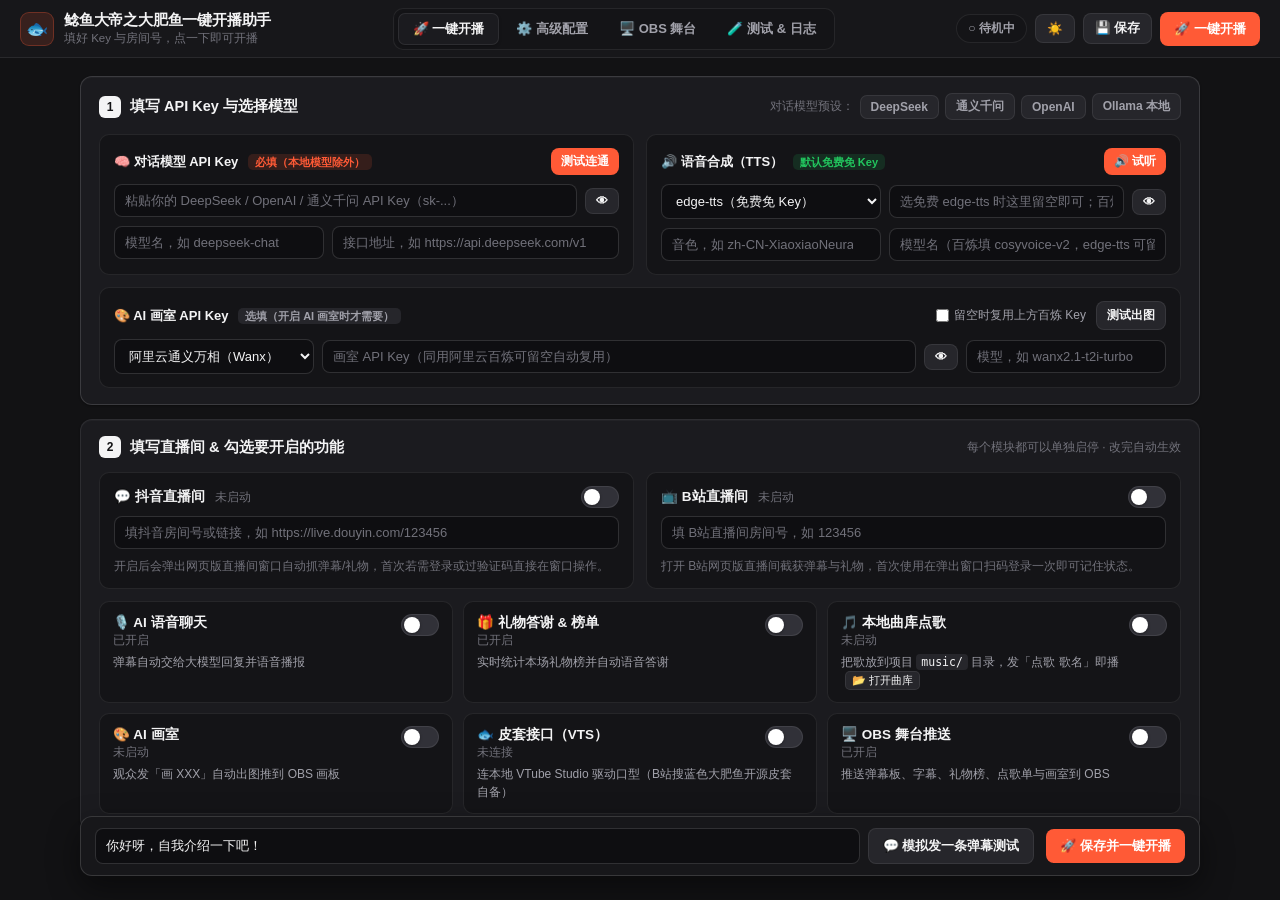
==== commit 28178743: "feat: 新增一键打开曲库、TTS缓存清理、端口自动顺延及免Python绿色打包脚本" ====
--- a/ui/index.html
+++ b/ui/index.html
@@ -171,7 +171,7 @@
               <div><div class="mod-name">🎵 本地曲库点歌</div><span class="mod-state" id="st-music">未启动</span></div>
               <label class="switch"><input type="checkbox" data-feature="music"><span class="slider"></span></label>
             </div>
-            <div class="mod-desc">把歌放到项目 <code>music/</code> 目录，发「点歌 歌名」即播</div>
+            <div class="mod-desc">把歌放到项目 <code>music/</code> 目录，发「点歌 歌名」即播 <button class="link-btn" onclick="openMusicDir()">📂 打开曲库</button></div>
           </div>
 
           <div class="mod-mini">
@@ -255,6 +255,7 @@
         <div class="card-head">
           <h3>🎵 本地曲库 & 采集浏览器</h3>
           <div style="display:flex;gap:8px;">
+            <button class="btn small secondary" onclick="openMusicDir()">📂 打开曲库目录</button>
             <button class="btn small secondary" onclick="scanMusic()">🔄 重新扫描曲库</button>
             <button class="btn small secondary" onclick="skipMusic()">⏭ 切歌</button>
           </div>
--- a/ui/style.css
+++ b/ui/style.css
@@ -187,6 +187,12 @@
   background: var(--btn-sec); padding: 1px 5px; border-radius: 4px;
   font-family: Consolas, "JetBrains Mono", monospace; font-size: 11.5px; color: var(--text);
 }
+.link-btn {
+  border: 1px solid var(--border); background: var(--btn-sec); color: var(--text);
+  font-size: 11px; padding: 1px 6px; border-radius: 5px; cursor: pointer;
+  margin-left: 4px; vertical-align: middle;
+}
+.link-btn:hover { background: var(--btn-sec-hover); }
 
 /* 底部吸底开播条 */
 .launch-bar {
